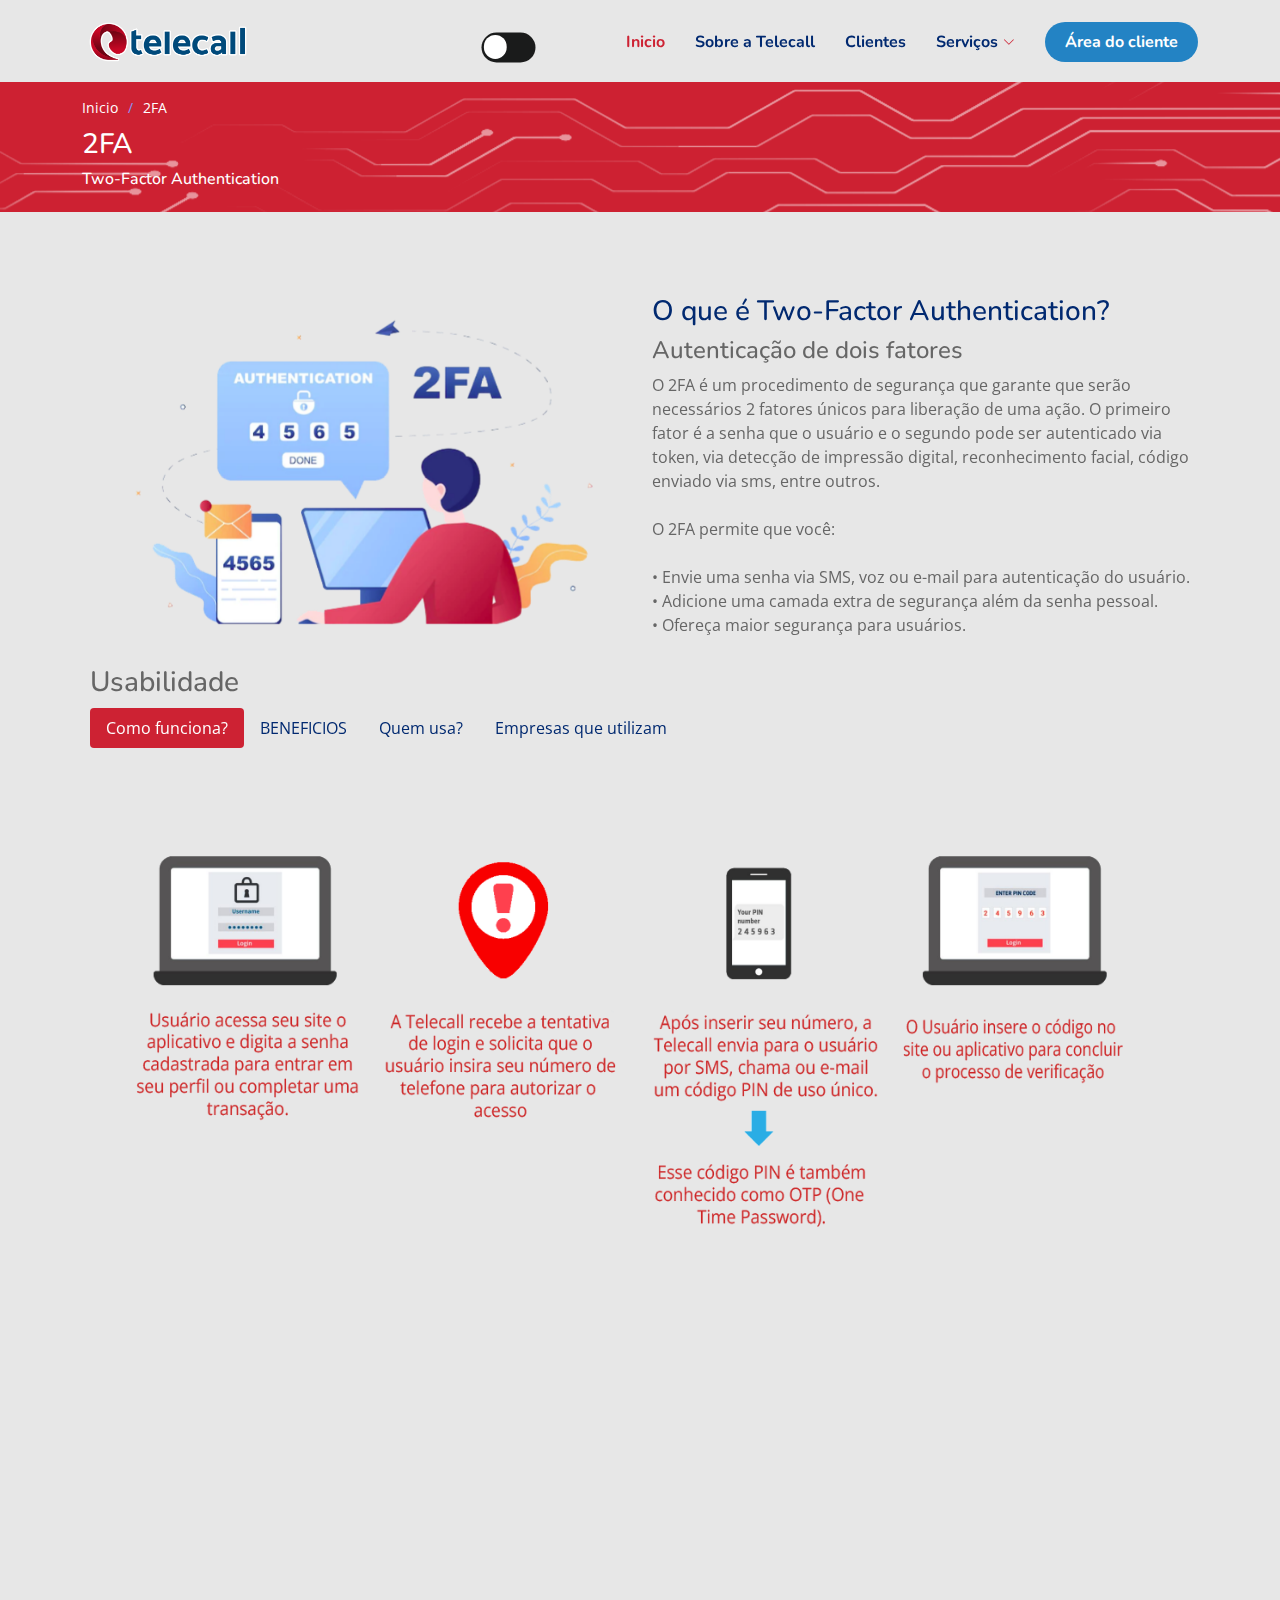
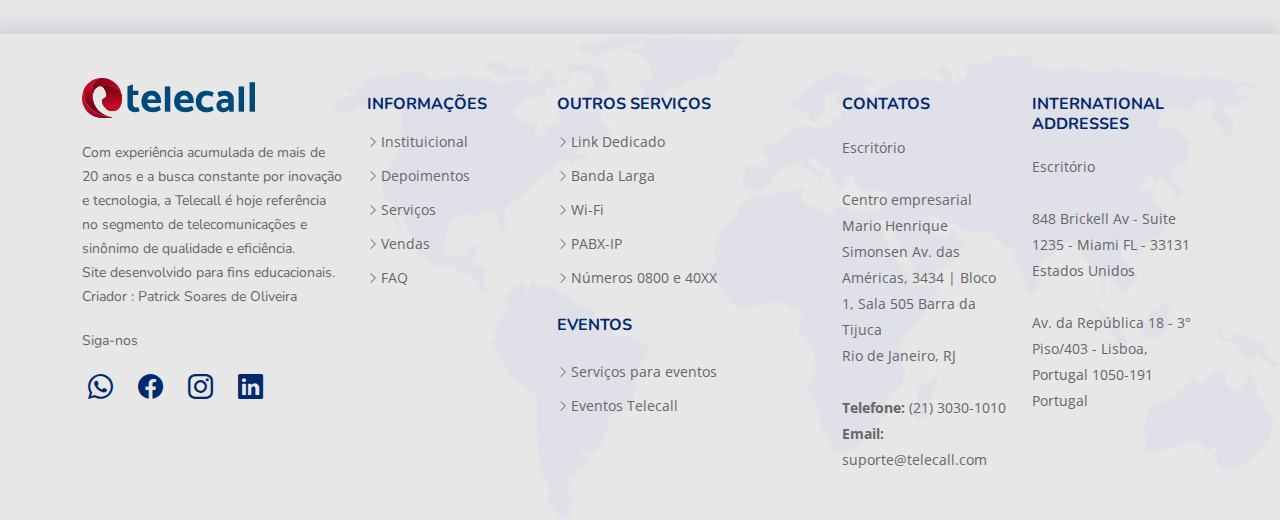
==== Pagina-inicial/Page/2fa.html @ 7e398111 "Initial commit" ====
<!DOCTYPE html>
<html lang="pt-BR">

<head>
  <meta charset="utf-8">
  <meta content="width=device-width, initial-scale=1.0" name="viewport">

  <title>2FA</title>
  <meta content="" name="description">
  <meta content="" name="keywords">
  <link rel="icon" href="./assets/img/telecalltitle.png">

  <link href="https://fonts.googleapis.com/css?family=Open+Sans:300,300i,400,400i,600,600i,700,700i|Nunito:300,300i,400,400i,600,600i,700,700i|Poppins:300,300i,400,400i,500,500i,600,600i,700,700i" rel="stylesheet">

  <link href="assets/vendor/aos/aos.css" rel="stylesheet">
  <link href="assets/vendor/bootstrap/css/bootstrap.min.css" rel="stylesheet">
  <link href="assets/vendor/bootstrap-icons/bootstrap-icons.css" rel="stylesheet">
  <link href="assets/vendor/glightbox/css/glightbox.min.css" rel="stylesheet">
  <link href="assets/vendor/remixicon/remixicon.css" rel="stylesheet">
  <link href="assets/vendor/swiper/swiper-bundle.min.css" rel="stylesheet">
  <link href="assets/css/style.css" rel="stylesheet">
  
  <link rel="stylesheet" href="https://cdnjs.cloudflare.com/ajax/libs/font-awesome/6.1.1/css/all.min.css" integrity="sha512-KfkfwYDsLkIlwQp6LFnl8zNdLGxu9YAA1QvwINks4PhcElQSvqcyVLLD9aMhXd13uQjoXtEKNosOWaZqXgel0g==" crossorigin="anonymous" referrerpolicy="no-referrer" />


</head>

<body>

  <!--Header -->

  <header id="header" class="header fixed-top">
    <div class="container-fluid container-xl d-flex align-items-center justify-content-between">

      <a href="../index.html" class="logo d-flex align-items-center">
        <img src="./assets/img/telecall-logo.png" alt="">
        <span></span>
      </a>
      <div>
        <input type="checkbox" class="checkbox" id="chk" />
        <label class="label" for="chk">
          <i class="fas fa-sun"></i>
          <i class="fas fa-moon"></i>
          <div class="ball"></div>
        </label>
      </div> 
      <nav id="navbar" class="navbar">
        <ul>
          <li><a class="nav-link scrollto active" href="../index.html">Inicio</a></li>
          <li><a class="nav-link scrollto" href="./saiba-mais.html">Sobre a Telecall</a></li>
          <li><a class="nav-link scrollto" href="../index.html#testimonials">Clientes</a></li>
          <li class="dropdown"><a href="../index.html#values"><span>Serviços</span> <i class="bi bi-chevron-down"></i></a>
            <ul>
              <li class="dropdown"><a href="./cpaas.html"><span>CPaaS</span> <i class=""></i></a>
              </li>
              <li class="dropdown"><a href="./2fa.html"><span>2FA</span> <i class="bi bi-chevron-right"></i></a>
                <ul>
                  <li><a href="2fa.html#contentFA">Sobre</a></li>
                  <li><a href="2fa.html#Usabilidade">Uso do 2FA</a></li>
                  <li><a href="2fa.html#Resultados">Resultados</a></li>
                </ul>
              </li>
              <li class="dropdown"><a href="./numero-mask.html"><span>Número Máscara</span> <i class="bi bi-chevron-right"></i></a>
                <ul>
                  <li><a href="./numero-mask.html#contentFA">Sobre</a></li>
                  <li><a href="./numero-mask.html#Usabilidade">Como funciona?</a></li>
                  <li><a href="./numero-mask.html#recursos">Outros recursos</a></li>
                </ul>
              </li>
              <li class="dropdown"><a href="./google-verified.html"><span>Google Verified Calls</span> <i class="bi bi-chevron-right"></i></a>
                <ul>
                  <li><a href="./google-verified.html#contentFA">Sobre</a></li>
                  <li><a href="./google-verified.html#Usabilidade">Uso do GVC</a></li>
                </ul>
              </li>
              <li class="dropdown"><a href="./sms.html"><span>SMS Programável</span> <i class="bi bi-chevron-right"></i></a>
                <ul>
                  <li><a href="./sms.html#contentFA">Sobre</a></li>
                  <li><a href="./sms.html#Usabilidade">Usos do SMS</a></li>
                  <li><a href="./sms.html#tab4">Resultados</a></li>
                </ul>
              </li>
            </ul>
          </li>
          <li><a class="getstarted btn-client scrollto" id="buttonheader" href="">Área do cliente</a>
        </ul>
        <i class="bi bi-list mobile-nav-toggle"></i>
      </nav>
    </div>
  </header> 
  <main id="mainFA"> 

     <!-- Header 2  -->

    <section class="breadcrumbs FA">
      <div class="container">


        <ol>
          <li><a href="../index.html">Inicio</a></li>
          <li>2FA</li>
        </ol>
        <h2>2FA</h2>
        <h6>Two-Factor Authentication</h6>

      </div>
    </section>
  </section>

  <!-- About  -->

  <section id="features" class="features-FA" href="">

    <div class="container FABACK" data-aos="fade-up">


      <div class="row ">

        <div class="col-lg-6 img-content">
          <img src="./assets/img/Screenshot_1.png" class="img-fluid" alt="">
        </div>

        <div class="col-lg-6 mt-5 mt-lg-0 d-flex">
          <div class="row align-self-center gy-4">

            <div class="col-lg-12 d-flex flex-column justify-content-center FAT" data-aos="fade-up" data-aos-delay="200">
              <div class="content contentFA" id="contentFA">
                <h3>O que é Two-Factor Authentication?</h3>
                <h4>Autenticação de dois fatores</h4>

                <p>
                  O 2FA é um procedimento de segurança que garante que serão 
                  necessários 2 fatores únicos para liberação de uma ação. O 
                  primeiro fator é a senha que o usuário e o segundo pode ser 
                  autenticado via token, via detecção de impressão digital, 
                  reconhecimento facial, código enviado via sms, entre outros.<br>
                  <br>
                  O 2FA permite que você:
                  <br>
                  <br>
                  • Envie uma senha via SMS, voz ou e-mail para autenticação do usuário.
                  <br>
                  • Adicione uma camada extra de segurança além da senha pessoal.
                  <br>
                  • Ofereça maior segurança para usuários.
                </p>

               

              </div>
            </div>

          </div>
        </div>

      </div>

      <!-- Sessão de opções   -->

      <div class="row feture-tabs " id="Usabilidade" data-aos="fade-up">
        <div class="col-lg-12 ">
          <h3>Usabilidade</h3>

          <ul class="nav nav-pills mb-4">
            <li>
              <a class="nav-link active" id="#tab" data-bs-toggle="pill" href="#tab1">Como funciona?</a>
            </li>
            <li>
              <a class="nav-link" id="#tab" data-bs-toggle="pill" href="#tab2">BENEFICIOS</a>
            </li>
            <li>
              <a class="nav-link" id="#tab" data-bs-toggle="pill" href="#tab3">Quem usa?</a>
            </li>
            <li>
              <a class="nav-link"  id="#tab"data-bs-toggle="pill" href="#tab4">Empresas que utilizam</a>
            </li>
          </ul>

          <div class="tab-content">

            <div class="tab-pane fade show active" id="tab1">
              <img src="./assets/img/comofunciona.png" id="img-funciona" class="img-fluid" alt="">
            </div>

            <div class="tab-pane fade show" id="tab2">
              <img src="./assets/img/beneficios.png" class="img-fluid" id="beneficios" alt="">
            </div>

            <div class="tab-pane fade show" id="tab3">
              <img src="./assets/img/quemusaramos.png" class="img-fluid" alt="">
            </div>

            <div class="tab-pane fade show" id="tab4">
              <img src="./assets/img/quemusa.png" class="img-fluid" alt="">
            </div>

          </div>

        </div>

      </div>

      <!-- Sessão de resultados  -->
  
      <div class="row feature-icons" id="Resultados" data-aos="fade-up">
        <div class="row">
          <div class="col-xl-0 text-center" data-aos="fade-right" data-aos-delay="100">
            
          </div>
          <h3>Fortaleça a estratégia de segurança de seu negócio.</h3><br>
          <div class="col-xl-16 d-flex content">
            <div class="row align-self-center gy-4">


              <div class="col-md-4icon-box" data-aos="fade-up" data-aos-delay="100">
                <div>
                  <h3 id="subtitle">Adicionar um número de telefone de recuperação a uma conta individual pode bloquear até:</h3>
                </div>
              </div>
              <div class="col-md-4 icon-box" data-aos="fade-up" data-aos-delay="300">
                <div>
                  <h4>100% dos BOTS automatizados.</h4>
                  <p>Os bots maus, são projetados por hackers e outros usuários da Internet para gerar falsas impressões de anúncios, veicular spam e malwares.</p>
                  
                </div>
              </div>

              <div class="col-md-4 icon-box" data-aos="fade-up" data-aos-delay="400">
                <i class=""></i>
                <div>
                  <h4>99% dos ataques de Phising em massa.</h4>
                  <p>Phishing é o crime de enganar as pessoas para que compartilhem informações confidenciais como senhas e número de cartões de crédito.</p>
                </div>
              </div>

              <div class="col-md-4 icon-box" data-aos="fade-up" data-aos-delay="500">
                <i class=""></i>
                <div>
                  <h4>66% Dos ataques direcionados na sua página.</h4>
                  <p>Um ciberataque, também chamado de ataque cibernético (cyberattack, em inglês), é qualquer tentativa de expor, alterar, desativar, destruir, roubar informações.</p>
                  
                </div>
              </div>

            </div>
          </div>

        </div>

      </div>

    </div>

  </section>
  <footer id="footer" class="footer">

    <div class="footer-top">
      <div class="container">
        <div class="row gy-4">
          <div class="col-lg-3 col-md-12 footer-info">
            <a href="../index.html" class="logo d-flex align-items-center">
              <img src="./assets/img/telecall-logo.svg" alt="">
              <span></span>
            </a>
            <br>
            <p>
              Com experiência acumulada de mais de 20 anos e a busca constante por inovação e tecnologia, a Telecall é
              hoje referência no segmento de telecomunicações e sinônimo de qualidade e eficiência.<br>
              Site desenvolvido para fins educacionais. <br>
              Criador : Patrick Soares de Oliveira
            </p>
            <div class="social-links mt-3">
              <p id="follow">Siga-nos </p>
              <br>
              <a href="https://api.whatsapp.com/send?phone=5521936180100&app=facebook&entry_point=page_cta&fbclid=IwAR2SKSngA7hI6IiVIUZCL0U7VkyIcEqVm_kkSI1Nar4fZEzfZdKOaMfkM-o"
              class="whatsapp"><i class="bi bi-whatsapp"></i></a>
              <a href="https://www.facebook.com/TelecallBr" class="facebook"><i class="bi bi-facebook"></i></a>
              <a href="https://www.instagram.com/telecallbr/" class="instagram"><i class="bi bi-instagram"></i></a>
              <a href="https://www.linkedin.com/company/telecall/" class="linkedin"><i class="bi bi-linkedin"></i></a>
            </div>
          </div>

          <div class="col-lg-2 col-6 footer-links">
            <h4>Informações</h4>
            <ul>
              <li><i class="bi bi-chevron-right"></i> <a href="./saiba-mais.html">Instituicional</a></li>
              <li><i class="bi bi-chevron-right"></i> <a href="../index.html#testimonials">Depoimentos</a></li>
              <li><i class="bi bi-chevron-right"></i> <a href="../index.html#values">Serviços</a></li>
              <li><i class="bi bi-chevron-right"></i> <a href="https://www.telecall.com/vendas">Vendas</a></li>
              <li><i class="bi bi-chevron-right"></i> <a href="https://www.telecall.com/faq-internet">FAQ</a></li>
            </ul>
          </div>

          <div class="col-lg-3 col-6 footer-links">
            <h4>Outros Serviços</h4>
            <ul>
              <li><i class="bi bi-chevron-right"></i> <a href="https://www.telecall.com/internet/internet-dedicada">Link
                  Dedicado</a></li>
              <li><i class="bi bi-chevron-right"></i> <a href="https://www.telecall.com/internet/banda-larga">Banda
                  Larga</a></li>
              <li><i class="bi bi-chevron-right"></i> <a href="https://www.telecall.com/internet/wi-fi">Wi-Fi</a></li>
              <li><i class="bi bi-chevron-right"></i> <a href="https://www.telecall.com/pabx-ip">PABX-IP</a></li>
              <li><i class="bi bi-chevron-right"></i> <a href="https://www.telecall.com/pabx-ip">Números 0800 e 40XX</a>
              </li>
              <br>
              <h4>Eventos</h4>
              <li><i class="bi bi-chevron-right"></i> <a href="https://www.telecall.com/servicos-para-eventos">Serviços
                  para eventos</a></li>
              <li><i class="bi bi-chevron-right"></i> <a href="https://www.telecall.com/eventos">Eventos Telecall</a>
              </li>

            </ul>
          </div>

          <div class="col-lg-2 col-md-12 footer-contact text-center text-md-start">
            <h4>Contatos</h4>
            <p>
              Escritório <br>
              <br>
              Centro empresarial Mario Henrique Simonsen
              Av. das Américas, 3434 | Bloco 1, Sala 505
              Barra da Tijuca <br>
              Rio de Janeiro, RJ <br><br>
              <strong>Telefone:</strong> (21) 3030-1010 <br>

              <strong>Email:</strong> suporte@telecall.com<br>
            </p>

          </div>
          <div class="col-lg-2 col-md-12 footer-contact text-center text-md-start">
            <h4>international addresses</h4>
            <p>
              Escritório <br>
              <br>
              848 Brickell Av - Suite 1235 - Miami FL - 33131 <br>
              Estados Unidos <br>
              <br>


              Av. da República 18 - 3° Piso/403 - Lisboa, Portugal 1050-191 <br>
              Portugal <br><br>
            </p>

          </div>

        </div>
      </div>
    </div>
  </footer>


  <a href="#" class="back-to-top d-flex align-items-center justify-content-center"><i class="bi bi-arrow-up-short"></i></a>


  <script src="assets/vendor/purecounter/purecounter.js"></script>
  <script src="assets/vendor/aos/aos.js"></script>
  <script src="assets/vendor/bootstrap/js/bootstrap.bundle.min.js"></script>
  <script src="assets/vendor/glightbox/js/glightbox.min.js"></script>
  <script src="assets/vendor/isotope-layout/isotope.pkgd.min.js"></script>
  <script src="assets/vendor/swiper/swiper-bundle.min.js"></script>
  <script src="assets/vendor/php-email-form/validate.js"></script>

  <script src="assets/js/main.js"></script>

</body>

</html>
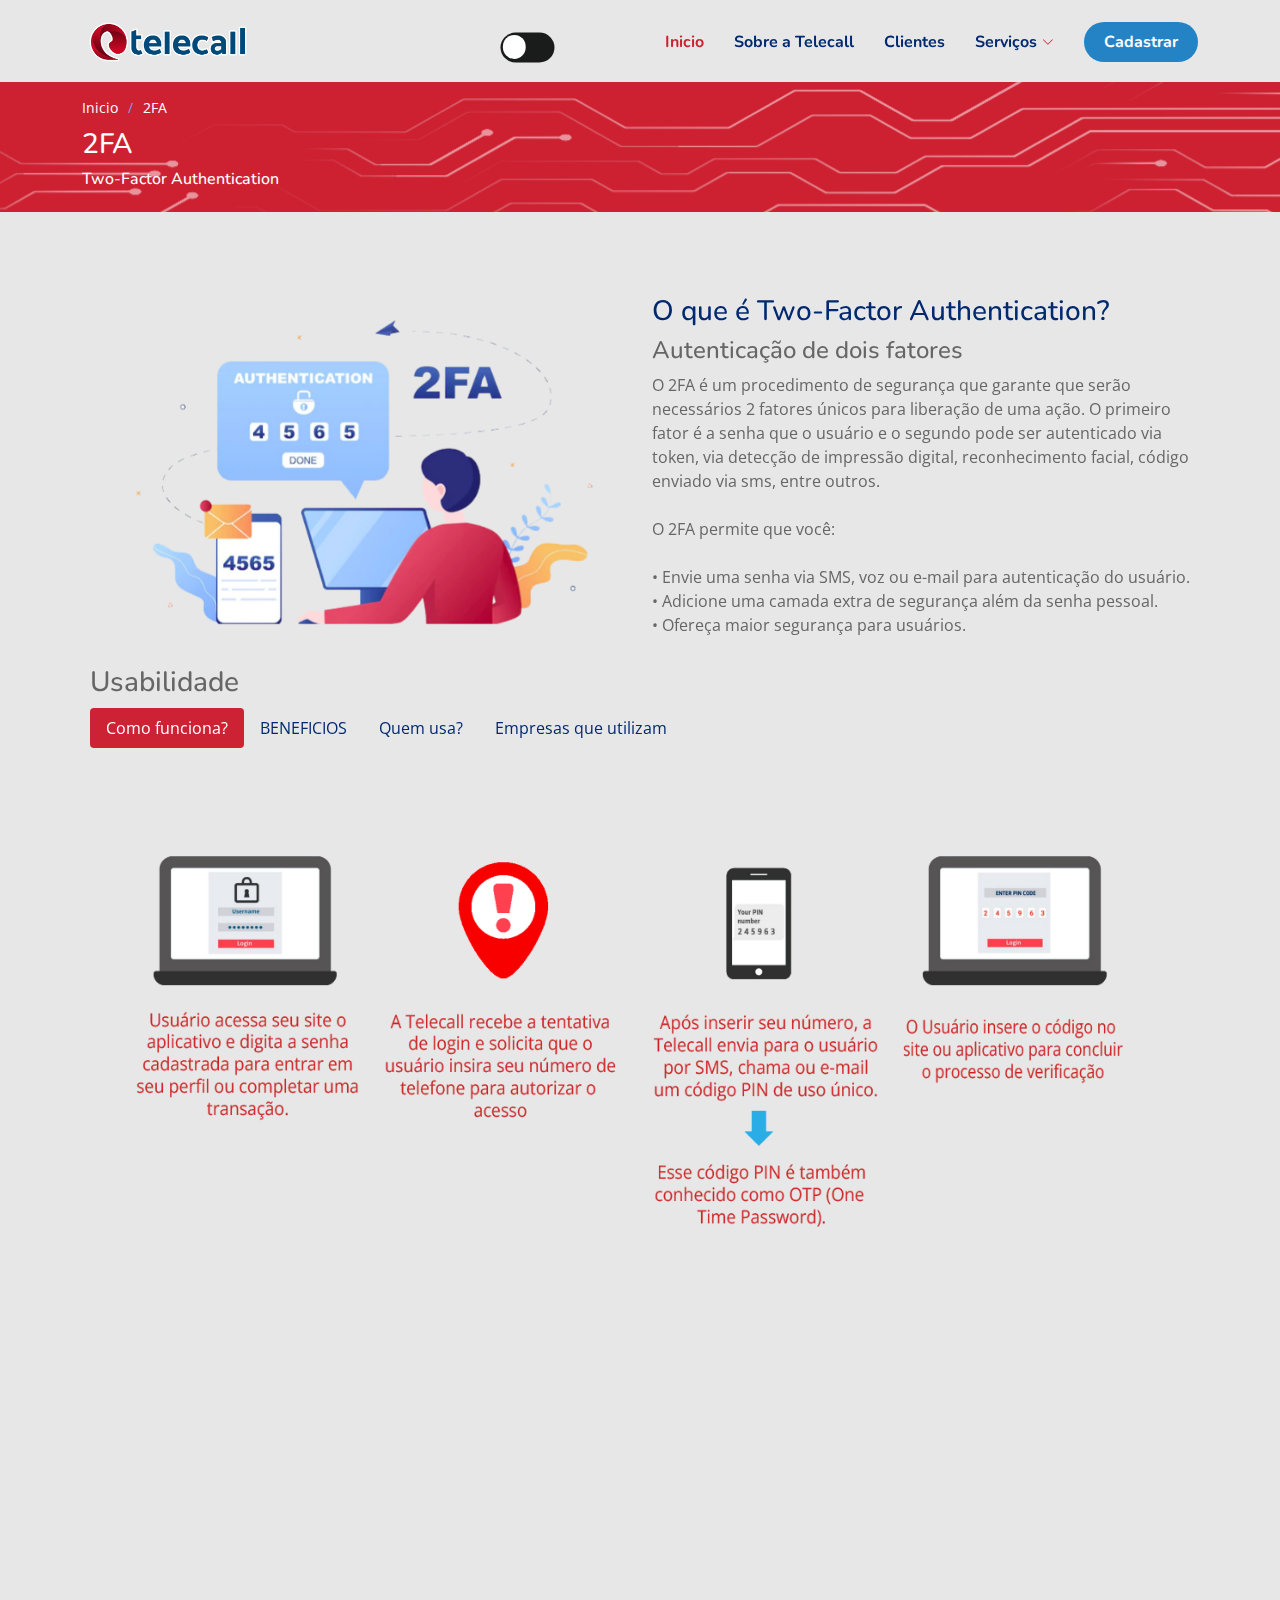
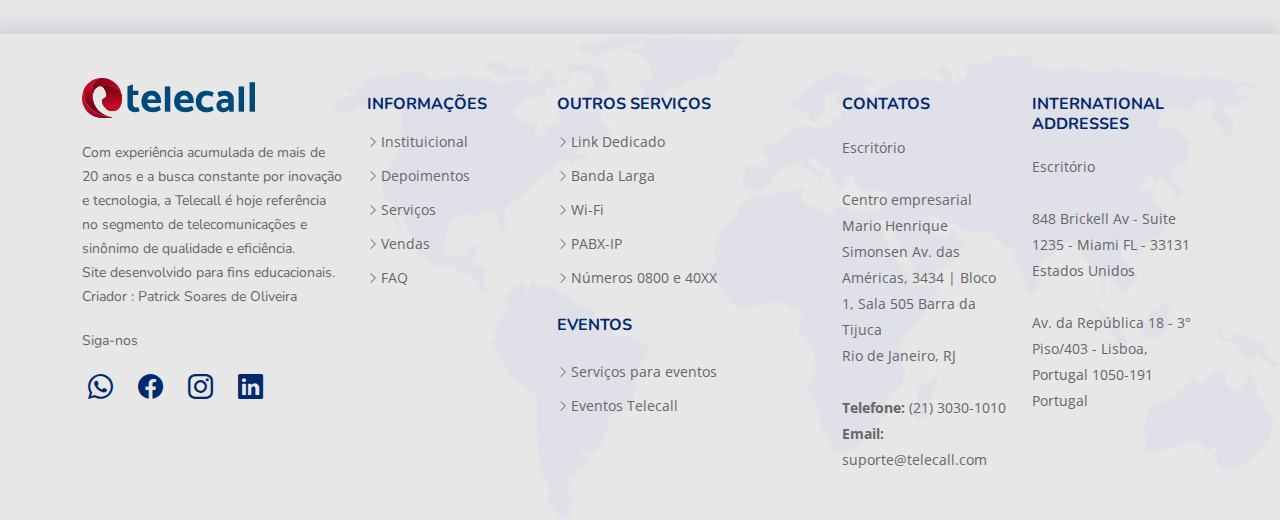
==== commit a3ae2a6d: "Alterações finais" ====
--- a/Pagina-inicial/Page/2fa.html
+++ b/Pagina-inicial/Page/2fa.html
@@ -82,7 +82,7 @@
               </li>
             </ul>
           </li>
-          <li><a class="getstarted btn-client scrollto" id="buttonheader" href="">Área do cliente</a>
+          <li><a class="getstarted btn-client scrollto" id="buttonheader" href="login.html">Cadastrar</a>
         </ul>
         <i class="bi bi-list mobile-nav-toggle"></i>
       </nav>
--- a/Pagina-inicial/Page/assets/css/style.css
+++ b/Pagina-inicial/Page/assets/css/style.css
@@ -77,6 +77,7 @@
   section {
     padding: 60px 0;
     overflow: hidden;
+    align-items: center;
   }
   
   .section-header {
@@ -759,6 +760,7 @@
   }
   .values .box {
     padding-top: 0;
+    border-radius: 10%;
     padding: 30px;
     box-shadow: rgba(0, 0, 0, 0.24) 0px 3px 8px;
     text-align: center;
@@ -992,10 +994,11 @@
   --------------------------------------------------------------*/
   .testimonials .testimonial-item {
     box-sizing: content-box;
+    border-radius: 5%;
     padding: 30px;
     margin: 40px 30px;
-    box-shadow: 0px 0 20px var(--bordercolor) ;
-    background: var(--backcolor3);
+    box-shadow: 0px 0 20px var(--colorblack) ;
+    background: var(--color3bluecian);
     min-height: 320px;
     display: flex;
     flex-direction: column;
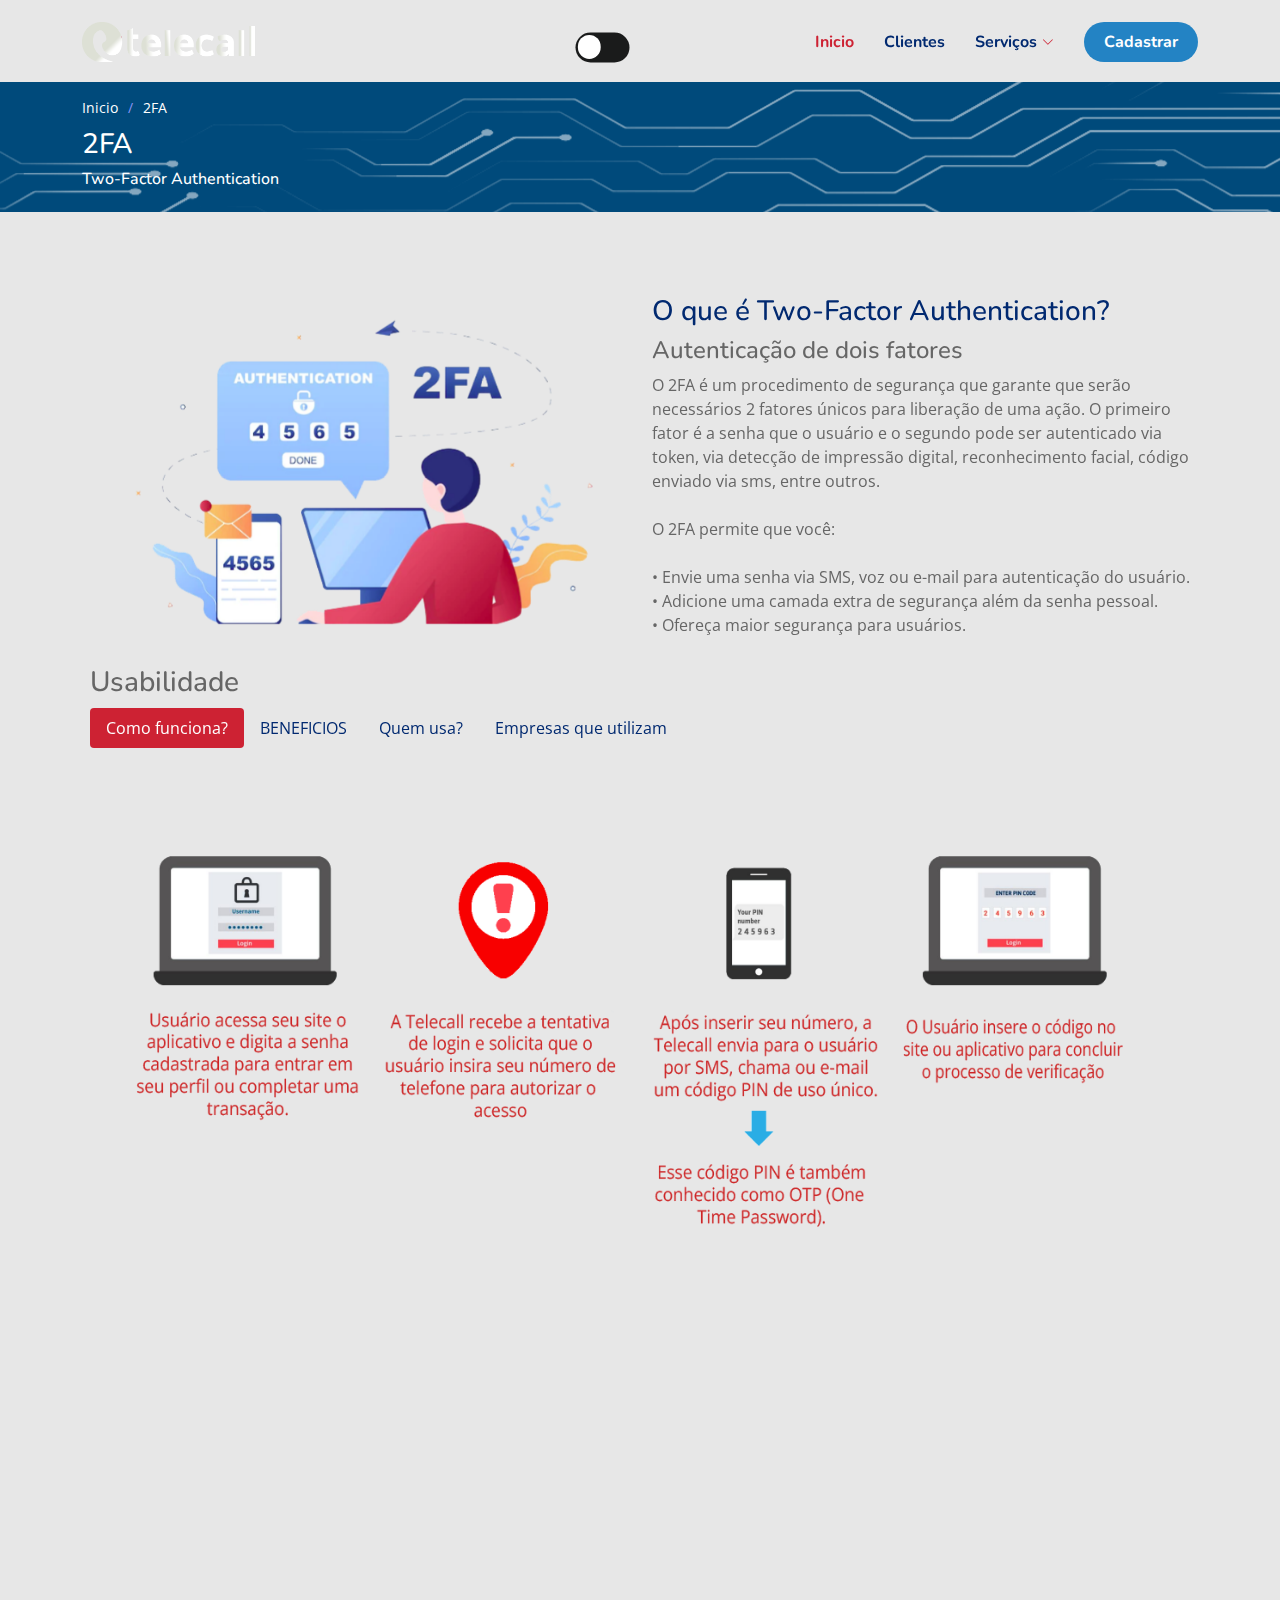
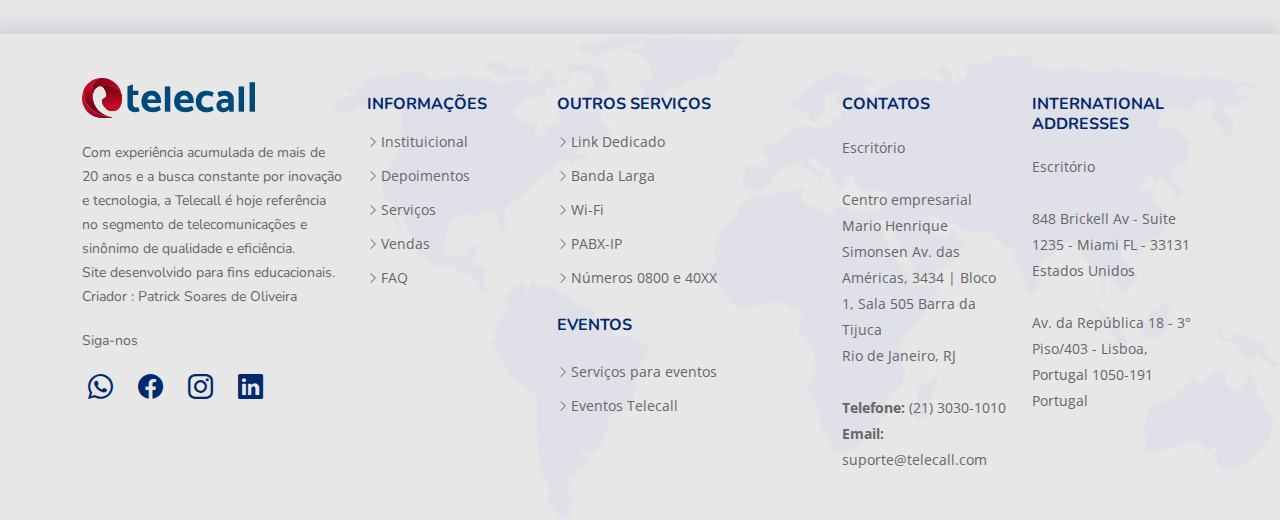
==== commit 7f0c7d07: "Ajustes finais para apresentação" ====
--- a/Pagina-inicial/Page/2fa.html
+++ b/Pagina-inicial/Page/2fa.html
@@ -33,7 +33,7 @@
     <div class="container-fluid container-xl d-flex align-items-center justify-content-between">
 
       <a href="../index.html" class="logo d-flex align-items-center">
-        <img src="./assets/img/telecall-logo.png" alt="">
+        <img src="./assets/img/telecall-logo-white.png" alt="logo telecall">
         <span></span>
       </a>
       <div>
@@ -47,7 +47,6 @@
       <nav id="navbar" class="navbar">
         <ul>
           <li><a class="nav-link scrollto active" href="../index.html">Inicio</a></li>
-          <li><a class="nav-link scrollto" href="./saiba-mais.html">Sobre a Telecall</a></li>
           <li><a class="nav-link scrollto" href="../index.html#testimonials">Clientes</a></li>
           <li class="dropdown"><a href="../index.html#values"><span>Serviços</span> <i class="bi bi-chevron-down"></i></a>
             <ul>
--- a/Pagina-inicial/Page/assets/css/style.css
+++ b/Pagina-inicial/Page/assets/css/style.css
@@ -446,14 +446,14 @@
   .hero {
     width: 100%;
     height: 100vh;
-    background: url(../img/1646260262189.png) top center no-repeat;
+    background: url(../img/contact.png) top center no-repeat;
     background-size: cover;
   }
   
   .hero2 {
     width: 100%;
     height: 100vh;
-    background: url(../img/backcpaas.png) top center no-repeat;
+    background: url(../img/LIGHT-BLUE.png) top center no-repeat;
     background-size: cover;
   }
   
@@ -479,7 +479,7 @@
     z-index: 5;
   }
   .hero h2 {
-    color: var(--colorwhite);
+    color: var(--colorblack);
     margin: 15px 0 0 0;
     font-size: 28px;
     z-index: 5;
@@ -1539,7 +1539,7 @@
   }
   
   .breadcrumbs, .FA{
-    background: url(../img/light-blue-technology-lines-png-favpng-fA59yHQb8A5ijevnY0bvPLyjU-cópia.png);
+    background: url(../img/LIGHT-BLUE.png);
   }
   
   .FABACK{
